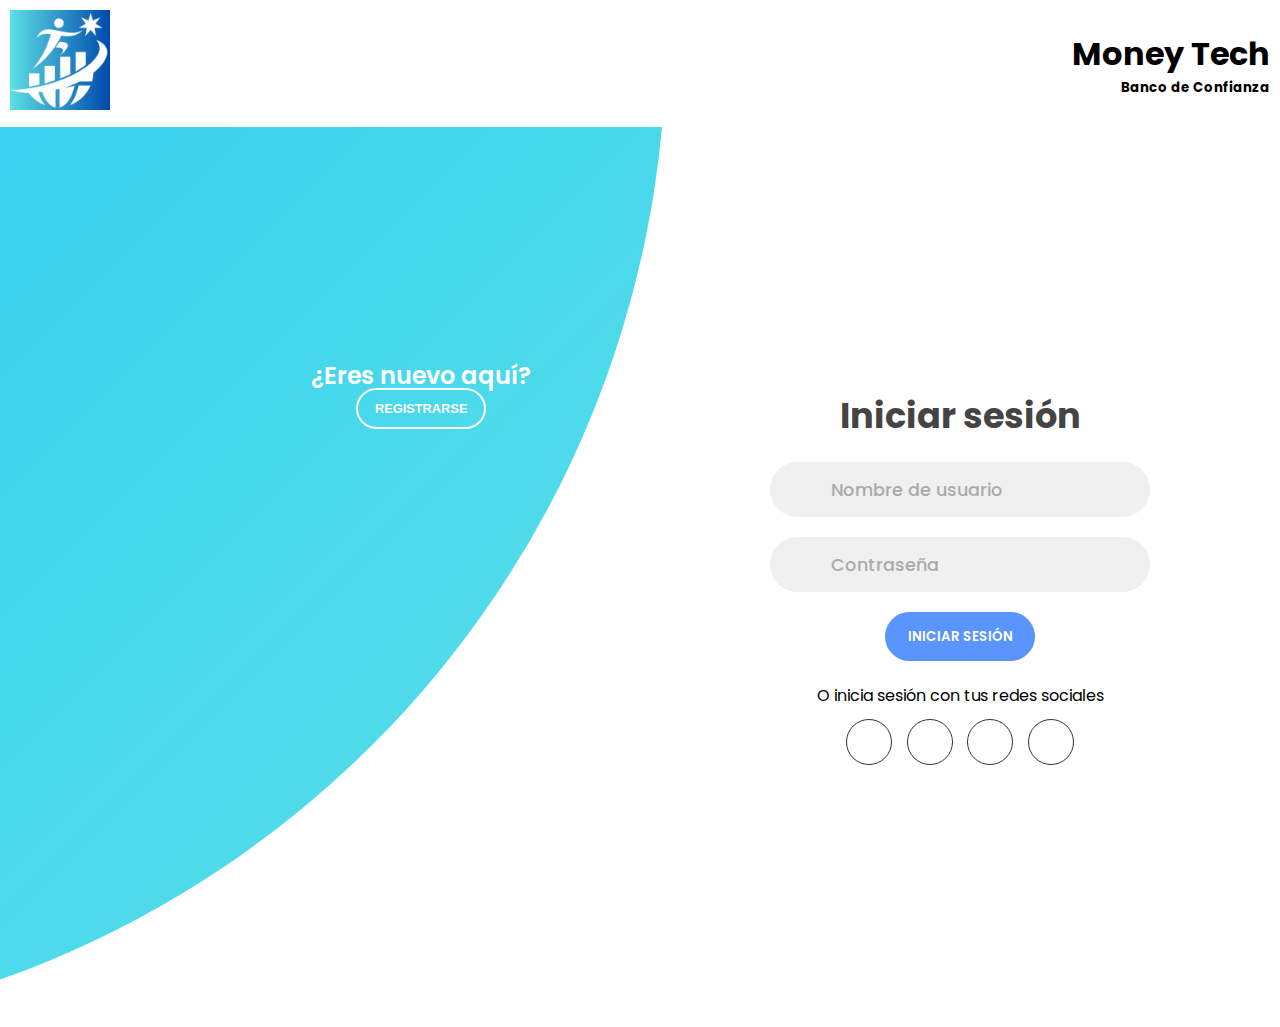
==== view/index.html @ d3ff1ed2 "Inicio de sesion" ====
<!DOCTYPE html>
<html lang="en">
<head>
    <meta charset="UTF-8">
    <meta name="viewport" content="width=device-width, initial-scale=1.0">
    <title>Cajero automático</title>
    <link rel="stylesheet" href="./css/styles.css">
    <script src="https://kit.fontawesome.com/64d58efce2.js" crossorigin="anonymous"></script>
</head>
<body>
    <div class="encabezado">
        <div class="logo">
          <img src="./img/logo3.png" alt="Logo">
        </div>
        <div class="nombre">
          <h1>Money Tech</h1>
          <h5>Banco de Confianza</h5>
        </div>
      </div>
    <div class="contenedor">
        <div class="contenedor-formularios">
          <div class="iniciar-registrar">
            <form action="" class="formulario-iniciar-sesion">
              <h2 class="titulo">Iniciar sesión</h2>
              <div class="campo">
                <i class="fas fa-user"></i>
                <input type="text" placeholder="Nombre de usuario" required/>
              </div>
              <div class="campo">
                <i class="fas fa-lock"></i>
                <input type="password" placeholder="Contraseña" required/>
              </div>
              <input type="submit" value="Iniciar Sesión" class="btn solid" />
      
              <p class="texto-social">O inicia sesión con tus redes sociales</p>
              <div class="redes-sociales">
                <a href="#" class="icono-social">
                  <i class="fab fa-facebook-f"></i>
                </a>
                <a href="#" class="icono-social">
                  <i class="fab fa-twitter"></i>
                </a>
                <a href="#" class="icono-social">
                  <i class="fab fa-google"></i>
                </a>
                <a href="#" class="icono-social">
                  <i class="fab fa-linkedin-in"></i>
                </a>
              </div>
            </form>
      
            <form action="" class="formulario-registrar">
              <h2 class="titulo">Registrarse</h2>
              <div class="campo">
                <i class="fas fa-user"></i>
                <input type="text" placeholder="Nombre de usuario"  required/>
              </div>
              <div class="campo">
                <i class="fas fa-user"></i>
                <input type="text" placeholder="Número de cuenta" required/>
              </div>
              <div class="campo">
                <i class="fas fa-envelope"></i>
                <input type="email" placeholder="Correo electrónico" required/>
              </div>
              <div class="campo">
                <i class="fas fa-lock"></i>
                <input type="password" placeholder="Contraseña" required/>
              </div>
              <input type="submit" value="Registrarse" class="btn solid" />
      
              
              <div class="redes-sociales">
                <a href="#" class="icono-social">
                  <i class="fab fa-facebook-f"></i>
                </a>
                <a href="#" class="icono-social">
                  <i class="fab fa-twitter"></i>
                </a>
                <a href="#" class="icono-social">
                  <i class="fab fa-google"></i>
                </a>
                <a href="#" class="icono-social">
                  <i class="fab fa-linkedin-in"></i>
                </a>
              </div>
            </form>
          </div>
        </div>
        <div class="contenedor-paneles">
      
          <div class="panel izquierdo">
              <div class="contenido">
                  <h3>¿Eres nuevo aquí?</h3>
                  <button class="btn transparente" id="btn-registrarse">Registrarse</button>
              </div>
              <img src="./img/logo.pn" class="imagen" alt="">
          </div>
      
          <div class="panel derecho">
              <div class="contenido">
                  <h3>¿Ya tienes una cuenta?</h3>
                  <button class="btn transparente" id="btn-iniciar-sesion">Iniciar Sesión</button>
              </div>
              <img src="./img/logo.pn" class="imagen" alt="">
          </div>
        </div>
      </div>
      


    <!-- <div class="contenedor">
        <h1>MoneyTech</h1>
        <div class="formulario-login">
            <h2>Iniciar sesión</h2>
            <form id="formularioInicioSesion">
                <input type="text" id="numeroCuenta" placeholder="Número de cuenta" required>
                <input type="password" id="contrasena" placeholder="Contraseña" required>
                <button type="submit">Ingresar</button>
            </form>
        </div>

        <div class="formulario-registro"- id="formularioRegistro">
            <h2>Registrar Cuenta</h2>
            <form>
                <input type="text" id="numeroCuentaNueva" placeholder="Número de cuenta" required>
                <input type="password" id="contrasenaNueva" placeholder="Contraseña" required>
                <input type="text" id="nombreUsuario" placeholder="Nombre del usuario" required>
                <input type="text" id="correoUsuario" placeholder="Correo electrónico" required>
                <button type="submit">Registrar</button>
            </form>
        </div> -->

        <!-- <div class="acciones">
            <h2>Transacciones</h2>
            <button id="botonRetirar">Retirar</button>
            <button id="botonConsignar">Consignar</button>
            <button id="botonTransferir">Transferir</button>
            <button id="botonConsultar">Consultar</button>
        </div>

        <div class="retirarDinero">
            <h2>Retirar Dinero</h2>
            <form id="formularioRetirar">
              <input type="text" id="montoRetirar" placeholder="Cantidad a retirar" required>
              <button type="submit">Retirar</button>
            </form>
        </div>

        <div class="consignarDinero">
            <h2>Consignar Dinero</h2>
            <form id="formularioConsignar">
              <input type="text" id="montoConsignar" placeholder="Cantidad a consignar" required>
              <input type="text" id="cuentaDestino" placeholder="Número de cuenta" required>
              <button type="submit">Consignar</button>
            </form>
        </div>

        <div class="transferirDinero">
            <h2>Transferir Dinero</h2>
            <form id="formularioTransferir">
                <input type="text" id="montoTransferir" placeholder="Cantidad a transferir" required>
                <input type="text" id="cuentaDestino" placeholder="Número de cuenta" required>
                <button type="submit">Transferir</button>
            </form>
        </div>

        <div class="consultarDinero">
            <h2>Saldo Disponible</h2>
            <p id="saldoDisponible">$0.00</p>
        </div> -->



    </div>

    <script src="/controllers/script.js"></script>
</body>
</html>
---- view/css/styles.css ----
/* body {
    font-family: Arial, sans-serif;
    background-color: #f0f0f0;
    margin: 0;
    padding: 0;
    display: flex;
    justify-content: center;
    align-items: center;
    height: 100vh;
}

.contenedor {
    background-color: #f7eded;
    border-radius: 10px;
    box-shadow: 0 4px 8px rgba(0, 0, 0, 0.1);
    padding: 20px;
    text-align: center;
}

h1 {
    color: #4a4a4a;
    font-size: 28px;
    margin-bottom: 20px;
}

h2 {
    color: #4a4a4a;
    font-size: 20px;
    margin-bottom: 15px;
}

input {
    padding: 8px;
    margin-bottom: 10px;
    border: 1px solid #ccc;
    border-radius: 5px;
    width: 100%;
}

button {
    background-color: #80ced6;
    color: white;
    border: none;
    border-radius: 5px;
    padding: 10px 20px;
    cursor: pointer;
    width: 100%;
}

button:hover {
    background-color: #5faaae;
}

/* .formulario-registro {
    display: none;
} */

/* .enlace-registro {
    color: #80ced6;
    text-decoration: underline;
    cursor: pointer;
    margin-top: 10px;
}

.enlace-registro:hover {
    color: #5faaae;
} */ 

@import url("https://fonts.googleapis.com/css2?family=Poppins:wght@200;300;400;500;600;700;800&display=swap");

* {
  margin: 0;
  padding: 0;
  box-sizing: border-box;
}

body,
input {
  font-family: "Poppins", sans-serif;
}

.encabezado {
    display: flex;
    align-items: center;
    justify-content: space-between;
    /* background-color:  linear-gradient(to bottom, #5de0e6 , #004aad); */
    /* background: linear-gradient(to bottom,  rgb(130, 234, 241), rgb(58, 122, 231)); */
    /* background-color: #5de0e6; */
    /* background-image: linear-gradient(-45deg, #5de0e6 0%, #04befe 100%); */
    color: #020000;
    padding: 10px;
  }
  
  .encabezado .logo img {
    height: 100px; 
  }
  
  .encabezado .nombre {
    text-align: right;
  }
  

.contenedor {
  position: relative;
  width: 100%;
  background-color: #fff;
  min-height: 100vh;
  overflow: hidden;
}

.contenedor-formularios {
  position: absolute;
  width: 100%;
  height: 100%;
  top: 0;
  left: 0;
}

.iniciar-registrar {
  position: absolute;
  top: 50%;
  transform: translate(-50%, -50%);
  left: 75%;
  width: 50%;
  transition: 1s 0.7s ease-in-out;
  display: grid;
  grid-template-columns: 1fr;
  z-index: 5;
}

form {
  display: flex;
  align-items: center;
  justify-content: center;
  flex-direction: column;
  padding: 0rem 5rem;
  transition: all 0.2s 0.7s;
  overflow: hidden;
  grid-column: 1 / 2;
  grid-row: 1 / 2;
}

form.formulario-registrar {
  opacity: 0;
  z-index: 1;
}

form.formulario-iniciar-sesion {
  z-index: 2;
}

.titulo {
  font-size: 2.2rem;
  color: #444;
  margin-bottom: 10px;
}

.campo {
  max-width: 380px;
  width: 100%;
  background-color: #f0f0f0;
  margin: 10px 0;
  height: 55px;
  border-radius: 55px;
  display: grid;
  grid-template-columns: 15% 85%;
  padding: 0 0.4rem;
  position: relative;
}

.campo i {
  text-align: center;
  line-height: 55px;
  color: #acacac;
  transition: 0.5s;
  font-size: 1.1rem;
}

.campo input {
  background: none;
  outline: none;
  border: none;
  line-height: 1;
  font-weight: 600;
  font-size: 1.1rem;
  color: #333;
}

.campo input::placeholder {
  color: #aaa;
  font-weight: 500;
}

.texto-social {
  padding: 0.7rem 0;
  font-size: 1rem;
}

.redes-sociales {
  display: flex;
  justify-content: center;
}

.icono-social {
  height: 46px;
  width: 46px;
  display: flex;
  justify-content: center;
  align-items: center;
  margin: 0 0.45rem;
  color: #333;
  border-radius: 50%;
  border: 1px solid #333;
  text-decoration: none;
  font-size: 1.1rem;
  transition: 0.3s;
}

.icono-social:hover {
  color: #4481eb;
  border-color: #4481eb;
}

.btn {
  width: 150px;
  background-color: #5995fd;
  border: none;
  outline: none;
  height: 49px;
  border-radius: 49px;
  color: #fff;
  text-transform: uppercase;
  font-weight: 600;
  margin: 10px 0;
  cursor: pointer;
  transition: 0.5s;
}

.btn:hover {
  background-color: #4d84e2;
}

.contenedor-paneles {
  position: absolute;
  height: 100%;
  width: 100%;
  top: 0;
  left: 0;
  display: grid;
  grid-template-columns: repeat(2, 1fr);
}

.contenedor:before {
  content: "";
  position: absolute;
  height: 2000px;
  width: 2000px;
  top: -10%;
  right: 48%;
  transform: translateY(-50%);
  background-image: linear-gradient(-45deg, #5de0e6 0%, #04befe 100%);
  transition: 1.8s ease-in-out;
  border-radius: 50%;
  z-index: 6;
}

.imagen {
  width: 100%;
  transition: transform 1.1s ease-in-out;
  transition-delay: 0.4s;
}

.panel {
  display: flex;
  flex-direction: column;
  align-items: flex-end;
  justify-content: space-around;
  text-align: center;
  z-index: 6;
}

.izquierdo {
  pointer-events: all;
  padding: 3rem 17% 2rem 12%;
}

.derecho {
  pointer-events: none;
  padding: 3rem 12% 2rem 17%;
}

.panel .contenido {
  color: #fff;
  transition: transform 0.9s ease-in-out;
  transition-delay: 0.6s;
}

.panel h3 {
  font-weight: 600;
  line-height: 1;
  font-size: 1.5rem;
}



.panel p {
  font-size: 0.95rem;
  padding: 0.7rem 0;
}

.btn.transparente {
  margin: 0;
  background: none;
  border: 2px solid #fff;
  width: 130px;
  height: 41px;
  font-weight: 600;
  font-size: 0.8rem;
}

.derecho .imagen,
.derecho .contenido {
  transform: translateX(800px);
}

/* ANIMACIÓN */

.contenedor.formulario-registrar-mode:before {
  transform: translate(100%, -50%);
  right: 52%;
}

.contenedor.formulario-registrar-mode .izquierdo .imagen,
.contenedor.formulario-registrar-mode .izquierdo .contenido {
  transform: translateX(-800px);
}

.contenedor.formulario-registrar-mode .iniciar-registrar {
  left: 25%;
}

.contenedor.formulario-registrar-mode form.formulario-registrar {
  opacity: 1;
  z-index: 2;
}

.contenedor.formulario-registrar-mode form.formulario-iniciar-sesion {
  opacity: 0;
  z-index: 1;
}

.contenedor.formulario-registrar-mode .derecho .imagen,
.contenedor.formulario-registrar-mode .derecho .contenido {
  transform: translateX(0%);
}

.contenedor.formulario-registrar-mode .izquierdo {
  pointer-events: none;
}

.contenedor.formulario-registrar-mode .derecho {
  pointer-events: all;
}

@media (max-width: 870px) {
  .contenedor {
    min-height: 800px;
    height: 100vh;
  }
  .iniciar-registrar {
    width: 100%;
    top: 95%;
    transform: translate(-50%, -100%);
    transition: 1s 0.8s ease-in-out;
  }

  .iniciar-registrar,
  .contenedor.formulario-registrar-mode .iniciar-registrar {
    left: 50%;
  }

  .contenedor-paneles {
    grid-template-columns: 1fr;
    grid-template-rows: 1fr 2fr 1fr;
  }

  .panel {
    flex-direction: row;
    justify-content: space-around;
    align-items: center;
    padding: 2.5rem 8%;
    grid-column: 1 / 2;
  }

  .derecho {
    grid-row: 3 / 4;
  }

  .izquierdo {
    grid-row: 1 / 2;
  }

  .imagen {
    width: 200px;
    transition: transform 0.9s ease-in-out;
    transition-delay: 0.6s;
  }

  .panel .contenido {
    padding-right: 15%;
    transition: transform 0.9s ease-in-out;
    transition-delay: 0.8s;
  }

  .panel h3 {
    font-size: 1.2rem;
  }

  .panel p {
    font-size: 0.7rem;
    padding: 0.5rem 0;
  }

  .btn.transparente {
    width: 110px;
    height: 35px;
    font-size: 0.7rem;
  }

  .contenedor:before {
    width: 1500px;
    height: 1500px;
    transform: translateX(-50%);
    left: 30%;
    bottom: 68%;
    right: initial;
    top: initial;
    transition: 2s ease-in-out;
  }

  .contenedor.formulario-registrar-mode:before {
    transform: translate(-50%, 100%);
    bottom: 32%;
    right: initial;
  }

  .contenedor.formulario-registrar-mode .izquierdo .imagen,
  .contenedor.formulario-registrar-mode .izquierdo .contenido {
    transform: translateY(-300px);
  }

  .contenedor.formulario-registrar-mode .derecho .imagen,
  .contenedor.formulario-registrar-mode .derecho .contenido {
    transform: translateY(0px);
  }

  .derecho .imagen,
  .derecho .contenido {
    transform: translateY(300px);
  }

  .contenedor.formulario-registrar-mode .iniciar-registrar {
    top: 5%;
    transform: translate(-50%, 0);
  }
}

@media (max-width: 570px) {
  form {
    padding: 0 1.5rem;
  }

  .imagen {
    display: none;
  }
  .panel .contenido {
    padding: 0.5rem 1rem;
  }
  .contenedor {
    padding: 1.5rem;
  }

  .contenedor:before {
    bottom: 72%;
    left: 50%;
  }

  .contenedor.formulario-registrar-mode:before {
    bottom: 28%;
    left: 50%;
  }
}
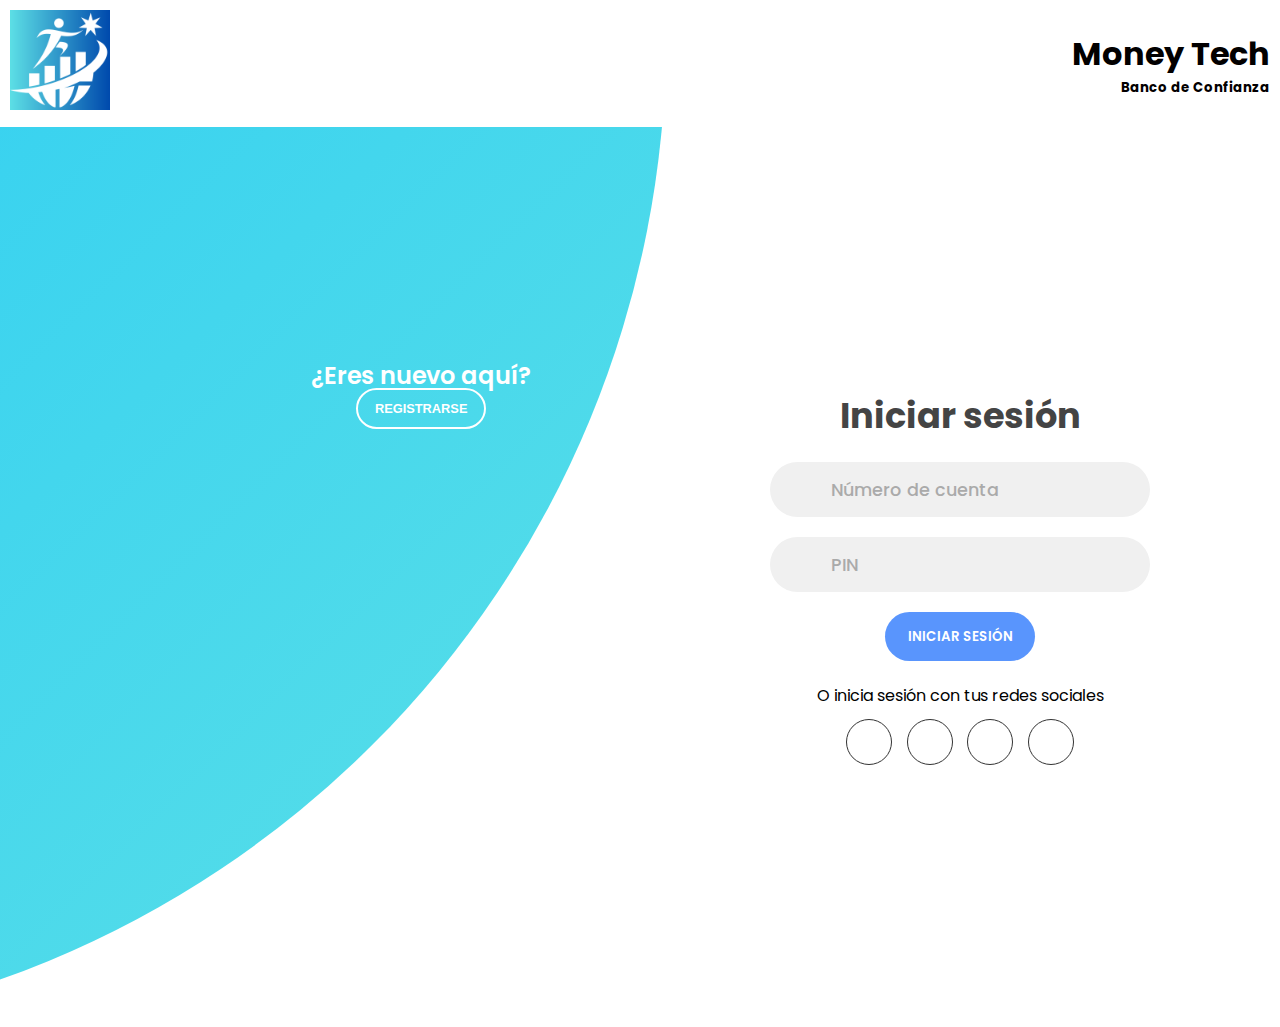
==== commit 6b08c8e7: "Se hace validacion de inicio de sesion" ====
--- a/view/index.html
+++ b/view/index.html
@@ -20,15 +20,15 @@
     <div class="contenedor">
         <div class="contenedor-formularios">
           <div class="iniciar-registrar">
-            <form action="" class="formulario-iniciar-sesion">
+            <form id="login-form" class="formulario-iniciar-sesion">
               <h2 class="titulo">Iniciar sesión</h2>
               <div class="campo">
                 <i class="fas fa-user"></i>
-                <input type="text" placeholder="Nombre de usuario" required/>
+                <input type="text" id="account-number" placeholder="Número de cuenta" required/>
               </div>
               <div class="campo">
                 <i class="fas fa-lock"></i>
-                <input type="password" placeholder="Contraseña" required/>
+                <input type="password" id="pin" placeholder="PIN" required/>
               </div>
               <input type="submit" value="Iniciar Sesión" class="btn solid" />
       
@@ -53,19 +53,23 @@
               <h2 class="titulo">Registrarse</h2>
               <div class="campo">
                 <i class="fas fa-user"></i>
-                <input type="text" placeholder="Nombre de usuario"  required/>
+                <input type="text" id="nombre-usuario" placeholder="Nombre de usuario"  required/>
+                <div id="error-nombre-usuario" class="error-msg"></div>
               </div>
               <div class="campo">
                 <i class="fas fa-user"></i>
-                <input type="text" placeholder="Número de cuenta" required/>
+                <input type="text" id="numero-cuenta" placeholder="Número de cuenta" required/>
+                <div id="error-numero-cuenta" class="error-msg"></div>
               </div>
               <div class="campo">
                 <i class="fas fa-envelope"></i>
-                <input type="email" placeholder="Correo electrónico" required/>
+                <input type="email" id="correo-electronico" placeholder="Correo electrónico" required/>
+                <div id="error-correo-electronico" class="error-msg"></div>
               </div>
               <div class="campo">
                 <i class="fas fa-lock"></i>
-                <input type="password" placeholder="Contraseña" required/>
+                <input type="password" id="contrasenia" placeholder="Contraseña" required/>
+                <div id="error-contrasenia" class="error-msg"></div>
               </div>
               <input type="submit" value="Registrarse" class="btn solid" />
       
@@ -175,5 +179,8 @@
     </div>
 
     <script src="/controllers/script.js"></script>
+    <script src="/controllers/permitirNuevosRegistros.js"></script>
+    <script src="/controllers/validarInicioSesion.js"></script>
+    <script src="https://cdn.jsdelivr.net/npm/sweetalert2@11"></script>
 </body>
 </html>--- a/view/css/styles.css
+++ b/view/css/styles.css
@@ -489,8 +489,13 @@
     bottom: 28%;
     left: 50%;
   }
-}
-
-
-
-  +} 
+
+/* mensaje de error formulario de registro*/
+
+.error-msg {
+  color: red;
+  font-size: 12.5px;
+  white-space: nowrap;
+  margin-top: 2.5px;
+}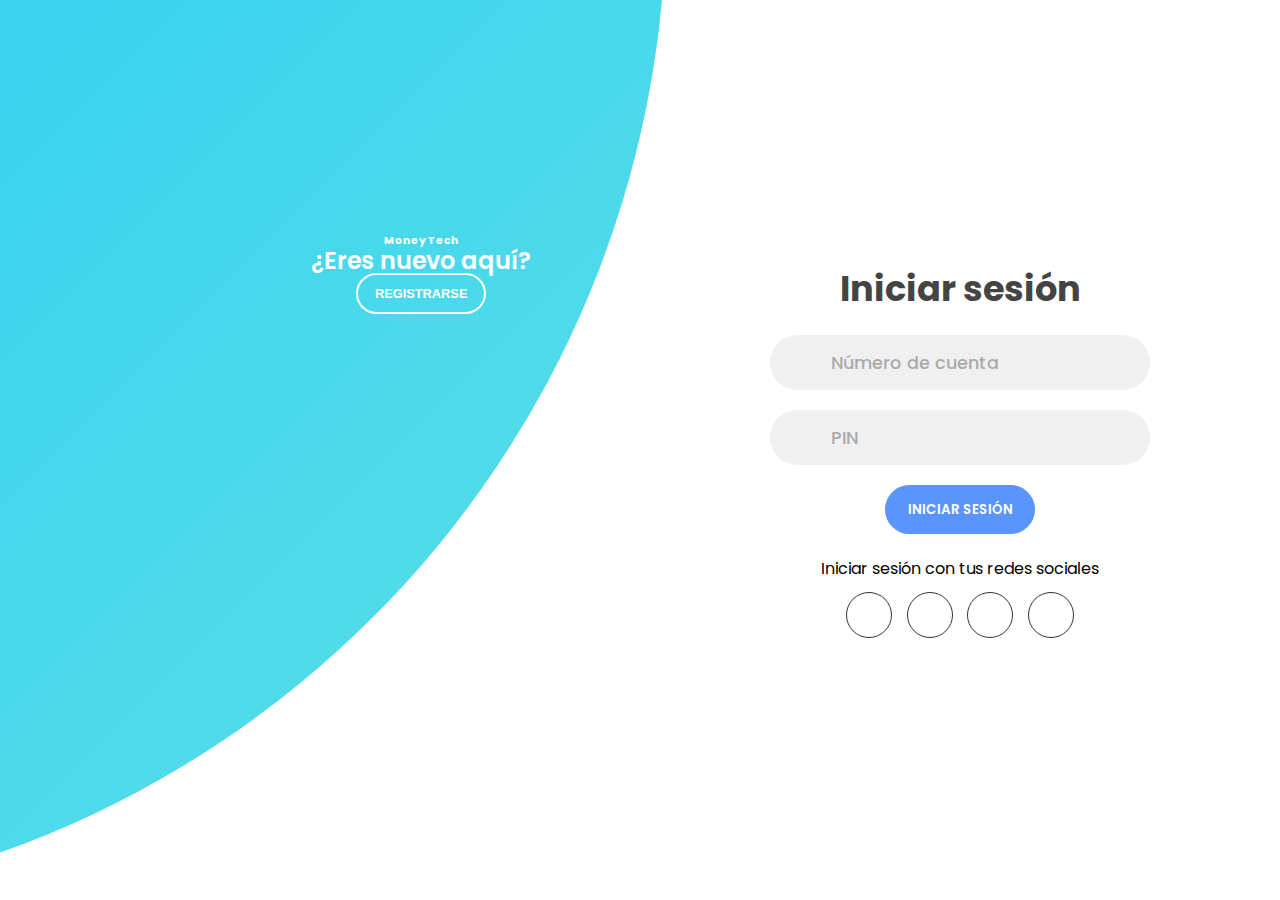
==== commit 32556cec: "Se organiza descripcion redes sociales" ====
--- a/view/index.html
+++ b/view/index.html
@@ -8,15 +8,15 @@
     <script src="https://kit.fontawesome.com/64d58efce2.js" crossorigin="anonymous"></script>
 </head>
 <body>
-    <div class="encabezado">
+    <!-- <div class="encabezado">
         <div class="logo">
           <img src="./img/logo3.png" alt="Logo">
         </div>
         <div class="nombre">
           <h1>Money Tech</h1>
-          <h5>Banco de Confianza</h5>
+          <h5>Banco de Confianzaa</h5>
         </div>
-      </div>
+      </div> -->
     <div class="contenedor">
         <div class="contenedor-formularios">
           <div class="iniciar-registrar">
@@ -32,7 +32,7 @@
               </div>
               <input type="submit" value="Iniciar Sesión" class="btn solid" />
       
-              <p class="texto-social">O inicia sesión con tus redes sociales</p>
+              <p class="texto-social">Iniciar sesión con tus redes sociales</p>
               <div class="redes-sociales">
                 <a href="#" class="icono-social">
                   <i class="fab fa-facebook-f"></i>
@@ -95,87 +95,31 @@
       
           <div class="panel izquierdo">
               <div class="contenido">
+                <h6>Money Tech</h6>
                   <h3>¿Eres nuevo aquí?</h3>
                   <button class="btn transparente" id="btn-registrarse">Registrarse</button>
               </div>
-              <img src="./img/logo.pn" class="imagen" alt="">
+              <img src="./img/logos.png" class="imagen" alt="">
           </div>
       
           <div class="panel derecho">
               <div class="contenido">
+                <h6>Money Tech</h6>
                   <h3>¿Ya tienes una cuenta?</h3>
                   <button class="btn transparente" id="btn-iniciar-sesion">Iniciar Sesión</button>
               </div>
-              <img src="./img/logo.pn" class="imagen" alt="">
+              <img src="./img/logos.png" class="imagen" alt="">
           </div>
         </div>
+h
+        
+        
+        
       </div>
       
 
 
-    <!-- <div class="contenedor">
-        <h1>MoneyTech</h1>
-        <div class="formulario-login">
-            <h2>Iniciar sesión</h2>
-            <form id="formularioInicioSesion">
-                <input type="text" id="numeroCuenta" placeholder="Número de cuenta" required>
-                <input type="password" id="contrasena" placeholder="Contraseña" required>
-                <button type="submit">Ingresar</button>
-            </form>
-        </div>
-
-        <div class="formulario-registro"- id="formularioRegistro">
-            <h2>Registrar Cuenta</h2>
-            <form>
-                <input type="text" id="numeroCuentaNueva" placeholder="Número de cuenta" required>
-                <input type="password" id="contrasenaNueva" placeholder="Contraseña" required>
-                <input type="text" id="nombreUsuario" placeholder="Nombre del usuario" required>
-                <input type="text" id="correoUsuario" placeholder="Correo electrónico" required>
-                <button type="submit">Registrar</button>
-            </form>
-        </div> -->
-
-        <!-- <div class="acciones">
-            <h2>Transacciones</h2>
-            <button id="botonRetirar">Retirar</button>
-            <button id="botonConsignar">Consignar</button>
-            <button id="botonTransferir">Transferir</button>
-            <button id="botonConsultar">Consultar</button>
-        </div>
-
-        <div class="retirarDinero">
-            <h2>Retirar Dinero</h2>
-            <form id="formularioRetirar">
-              <input type="text" id="montoRetirar" placeholder="Cantidad a retirar" required>
-              <button type="submit">Retirar</button>
-            </form>
-        </div>
-
-        <div class="consignarDinero">
-            <h2>Consignar Dinero</h2>
-            <form id="formularioConsignar">
-              <input type="text" id="montoConsignar" placeholder="Cantidad a consignar" required>
-              <input type="text" id="cuentaDestino" placeholder="Número de cuenta" required>
-              <button type="submit">Consignar</button>
-            </form>
-        </div>
-
-        <div class="transferirDinero">
-            <h2>Transferir Dinero</h2>
-            <form id="formularioTransferir">
-                <input type="text" id="montoTransferir" placeholder="Cantidad a transferir" required>
-                <input type="text" id="cuentaDestino" placeholder="Número de cuenta" required>
-                <button type="submit">Transferir</button>
-            </form>
-        </div>
-
-        <div class="consultarDinero">
-            <h2>Saldo Disponible</h2>
-            <p id="saldoDisponible">$0.00</p>
-        </div> -->
-
-
-
+    
     </div>
 
     <script src="/controllers/script.js"></script>
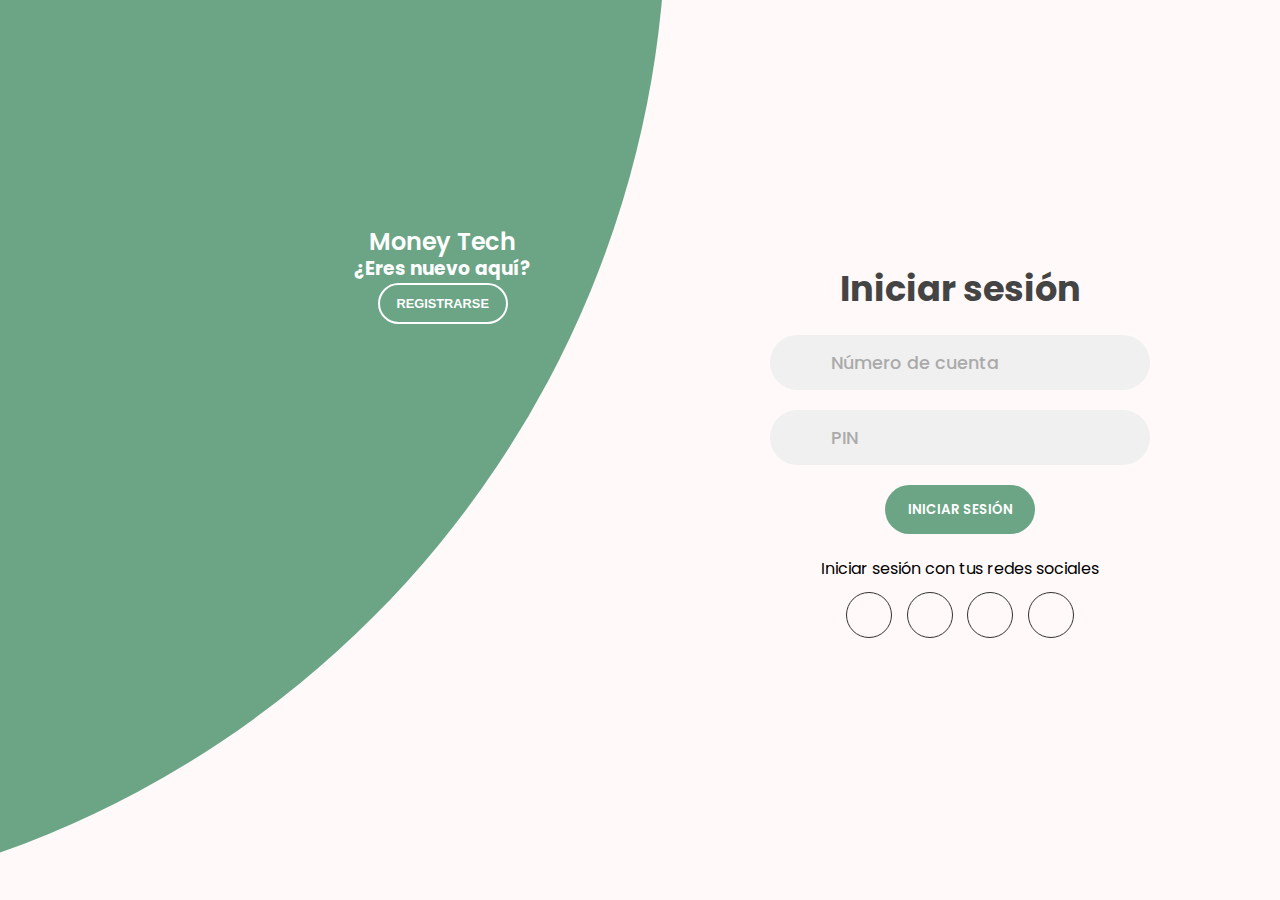
==== commit f27a84e4: "Merge branch 'main' of https://github.com/jimenasepulveda/TallerFinalWeb1 into RamaJSG" ====
--- a/view/index.html
+++ b/view/index.html
@@ -1,14 +1,16 @@
 <!DOCTYPE html>
 <html lang="en">
+
 <head>
-    <meta charset="UTF-8">
-    <meta name="viewport" content="width=device-width, initial-scale=1.0">
-    <title>Cajero automático</title>
-    <link rel="stylesheet" href="./css/styles.css">
-    <script src="https://kit.fontawesome.com/64d58efce2.js" crossorigin="anonymous"></script>
+  <meta charset="UTF-8">
+  <meta name="viewport" content="width=device-width, initial-scale=1.0">
+  <title>Cajero automático</title>
+  <link rel="stylesheet" href="./css/styles.css">
+  <script src="https://kit.fontawesome.com/64d58efce2.js" crossorigin="anonymous"></script>
 </head>
+
 <body>
-    <!-- <div class="encabezado">
+  <!-- <div class="encabezado">
         <div class="logo">
           <img src="./img/logo3.png" alt="Logo">
         </div>
@@ -111,20 +113,13 @@
               <img src="./img/logos.png" class="imagen" alt="">
           </div>
         </div>
-h
-        
-        
-        
       </div>
-      
-
-
-    
     </div>
 
-    <script src="/controllers/script.js"></script>
-    <script src="/controllers/permitirNuevosRegistros.js"></script>
-    <script src="/controllers/validarInicioSesion.js"></script>
-    <script src="https://cdn.jsdelivr.net/npm/sweetalert2@11"></script>
+  <script src="/controllers/script.js"></script>
+  <script src="/controllers/permitirNuevosRegistros.js"></script>
+  <script src="/controllers/validarInicioSesion.js"></script>
+  <script src="https://cdn.jsdelivr.net/npm/sweetalert2@11"></script>
 </body>
+
 </html>--- a/view/css/styles.css
+++ b/view/css/styles.css
@@ -1,71 +1,3 @@
-/* body {
-    font-family: Arial, sans-serif;
-    background-color: #f0f0f0;
-    margin: 0;
-    padding: 0;
-    display: flex;
-    justify-content: center;
-    align-items: center;
-    height: 100vh;
-}
-
-.contenedor {
-    background-color: #f7eded;
-    border-radius: 10px;
-    box-shadow: 0 4px 8px rgba(0, 0, 0, 0.1);
-    padding: 20px;
-    text-align: center;
-}
-
-h1 {
-    color: #4a4a4a;
-    font-size: 28px;
-    margin-bottom: 20px;
-}
-
-h2 {
-    color: #4a4a4a;
-    font-size: 20px;
-    margin-bottom: 15px;
-}
-
-input {
-    padding: 8px;
-    margin-bottom: 10px;
-    border: 1px solid #ccc;
-    border-radius: 5px;
-    width: 100%;
-}
-
-button {
-    background-color: #80ced6;
-    color: white;
-    border: none;
-    border-radius: 5px;
-    padding: 10px 20px;
-    cursor: pointer;
-    width: 100%;
-}
-
-button:hover {
-    background-color: #5faaae;
-}
-
-/* .formulario-registro {
-    display: none;
-} */
-
-/* .enlace-registro {
-    color: #80ced6;
-    text-decoration: underline;
-    cursor: pointer;
-    margin-top: 10px;
-}
-
-.enlace-registro:hover {
-    color: #5faaae;
-} */ 
-
 @import url("https://fonts.googleapis.com/css2?family=Poppins:wght@200;300;400;500;600;700;800&display=swap");
 
 * {
@@ -78,27 +10,6 @@
 input {
   font-family: "Poppins", sans-serif;
 }
-
-.encabezado {
-    display: flex;
-    align-items: center;
-    justify-content: space-between;
-    /* background-color:  linear-gradient(to bottom, #5de0e6 , #004aad); */
-    /* background: linear-gradient(to bottom,  rgb(130, 234, 241), rgb(58, 122, 231)); */
-    /* background-color: #5de0e6; */
-    /* background-image: linear-gradient(-45deg, #5de0e6 0%, #04befe 100%); */
-    color: #020000;
-    padding: 10px;
-  }
-  
-  .encabezado .logo img {
-    height: 100px; 
-  }
-  
-  .encabezado .nombre {
-    text-align: right;
-  }
-  
 
 .contenedor {
   position: relative;
@@ -183,7 +94,7 @@
   line-height: 1;
   font-weight: 600;
   font-size: 1.1rem;
-  color: #333;
+  color: #2d2d2d;
 }
 
 .campo input::placeholder {
@@ -217,13 +128,13 @@
 }
 
 .icono-social:hover {
-  color: #4481eb;
-  border-color: #4481eb;
+  color: #6ba586;
+  border-color: #6ba586;
 }
 
 .btn {
   width: 150px;
-  background-color: #5995fd;
+  background-color: #6ba586;
   border: none;
   outline: none;
   height: 49px;
@@ -237,7 +148,7 @@
 }
 
 .btn:hover {
-  background-color: #4d84e2;
+  background-color: #6ba586;
 }
 
 .contenedor-paneles {
@@ -247,6 +158,7 @@
   top: 0;
   left: 0;
   display: grid;
+  background-color: #fff9f9;
   grid-template-columns: repeat(2, 1fr);
 }
 
@@ -258,16 +170,16 @@
   top: -10%;
   right: 48%;
   transform: translateY(-50%);
-  background-image: linear-gradient(-45deg, #5de0e6 0%, #04befe 100%);
+  background-color: #6ba586;
   transition: 1.8s ease-in-out;
   border-radius: 50%;
   z-index: 6;
 }
 
 .imagen {
-  width: 100%;
-  transition: transform 1.1s ease-in-out;
-  transition-delay: 0.4s;
+  width: 50%;
+  transition: transform 0.9s ease-in-out;
+  transition-delay: 0.6s;
 }
 
 .panel {
@@ -287,6 +199,7 @@
 .derecho {
   pointer-events: none;
   padding: 3rem 12% 2rem 17%;
+
 }
 
 .panel .contenido {
@@ -295,10 +208,11 @@
   transition-delay: 0.6s;
 }
 
-.panel h3 {
+.panel h6 {
   font-weight: 600;
   line-height: 1;
   font-size: 1.5rem;
+  color: #fff;
 }
 
 
@@ -323,7 +237,7 @@
   transform: translateX(800px);
 }
 
-/* ANIMACIÓN */
+/* Esta es la animación */
 
 .contenedor.formulario-registrar-mode:before {
   transform: translate(100%, -50%);
@@ -367,6 +281,7 @@
     min-height: 800px;
     height: 100vh;
   }
+
   .iniciar-registrar {
     width: 100%;
     top: 95%;
@@ -409,11 +324,15 @@
   .panel .contenido {
     padding-right: 15%;
     transition: transform 0.9s ease-in-out;
-    transition-delay: 0.8s;
+    transition-delay: 0.6s;
+    margin-top: 15px;
   }
 
   .panel h3 {
     font-size: 1.2rem;
+    font-weight: 600;
+    line-height: 1;
+    margin-bottom: 10px;
   }
 
   .panel p {
@@ -473,9 +392,11 @@
   .imagen {
     display: none;
   }
+
   .panel .contenido {
     padding: 0.5rem 1rem;
   }
+
   .contenedor {
     padding: 1.5rem;
   }
@@ -489,8 +410,9 @@
     bottom: 28%;
     left: 50%;
   }
-} 
-
+}
+
+*/
 /* mensaje de error formulario de registro*/
 
 .error-msg {
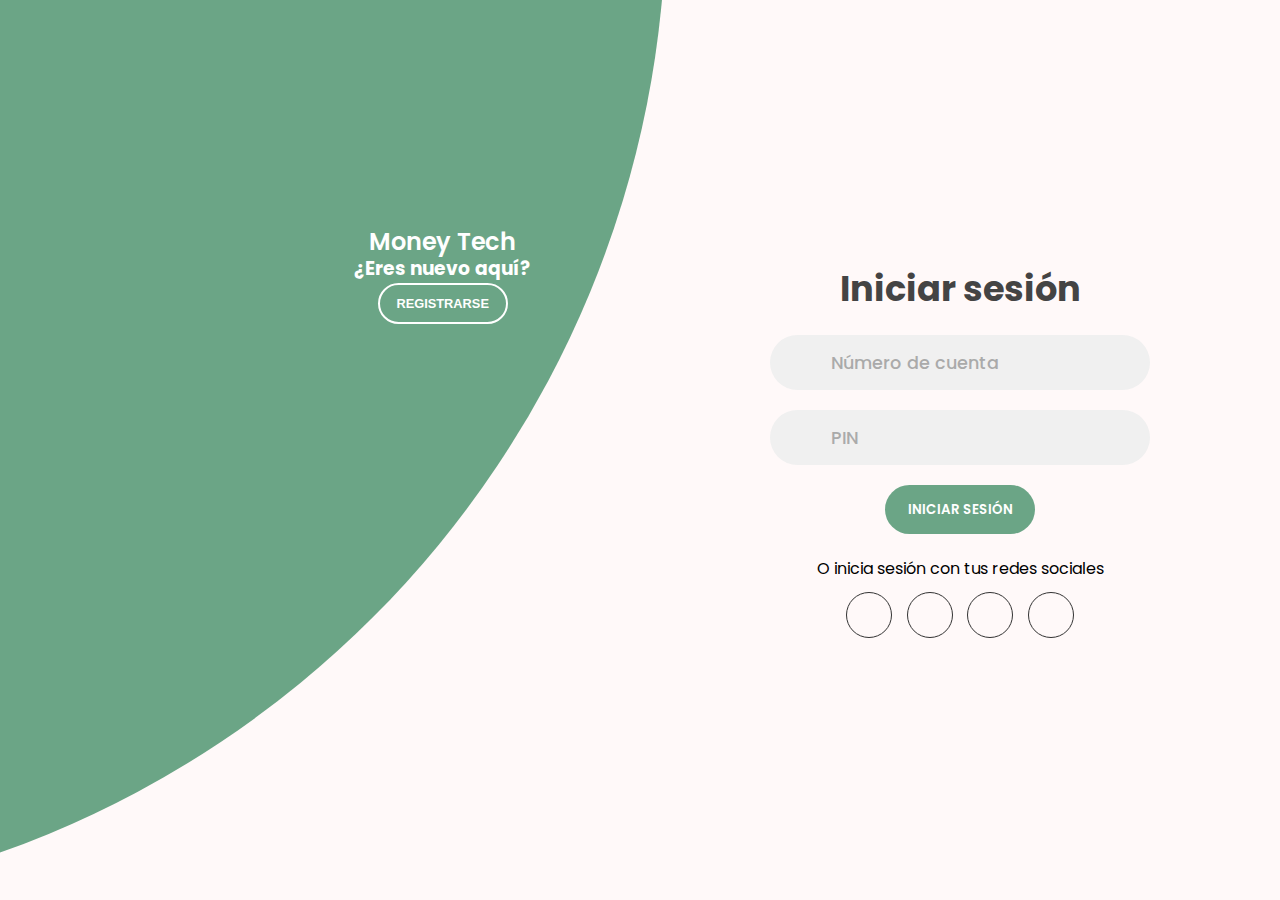
==== commit 5557378b: "Interfaz" ====
--- a/view/index.html
+++ b/view/index.html
@@ -1,16 +1,14 @@
 <!DOCTYPE html>
 <html lang="en">
-
 <head>
-  <meta charset="UTF-8">
-  <meta name="viewport" content="width=device-width, initial-scale=1.0">
-  <title>Cajero automático</title>
-  <link rel="stylesheet" href="./css/styles.css">
-  <script src="https://kit.fontawesome.com/64d58efce2.js" crossorigin="anonymous"></script>
+    <meta charset="UTF-8">
+    <meta name="viewport" content="width=device-width, initial-scale=1.0">
+    <title>Cajero automático</title>
+    <link rel="stylesheet" href="./css/styles.css">
+    <script src="https://kit.fontawesome.com/64d58efce2.js" crossorigin="anonymous"></script>
 </head>
-
 <body>
-  <!-- <div class="encabezado">
+    <!-- <div class="encabezado">
         <div class="logo">
           <img src="./img/logo3.png" alt="Logo">
         </div>
@@ -34,7 +32,7 @@
               </div>
               <input type="submit" value="Iniciar Sesión" class="btn solid" />
       
-              <p class="texto-social">Iniciar sesión con tus redes sociales</p>
+              <p class="texto-social">O inicia sesión con tus redes sociales</p>
               <div class="redes-sociales">
                 <a href="#" class="icono-social">
                   <i class="fab fa-facebook-f"></i>
@@ -113,13 +111,19 @@
               <img src="./img/logos.png" class="imagen" alt="">
           </div>
         </div>
+
+        
+             
       </div>
+      
+
+
+    
     </div>
 
-  <script src="/controllers/script.js"></script>
-  <script src="/controllers/permitirNuevosRegistros.js"></script>
-  <script src="/controllers/validarInicioSesion.js"></script>
-  <script src="https://cdn.jsdelivr.net/npm/sweetalert2@11"></script>
+    <script src="/controllers/script.js"></script>
+    <script src="/controllers/permitirNuevosRegistros.js"></script>
+    <script src="/controllers/validarInicioSesion.js"></script>
+    <script src="https://cdn.jsdelivr.net/npm/sweetalert2@11"></script>
 </body>
-
 </html>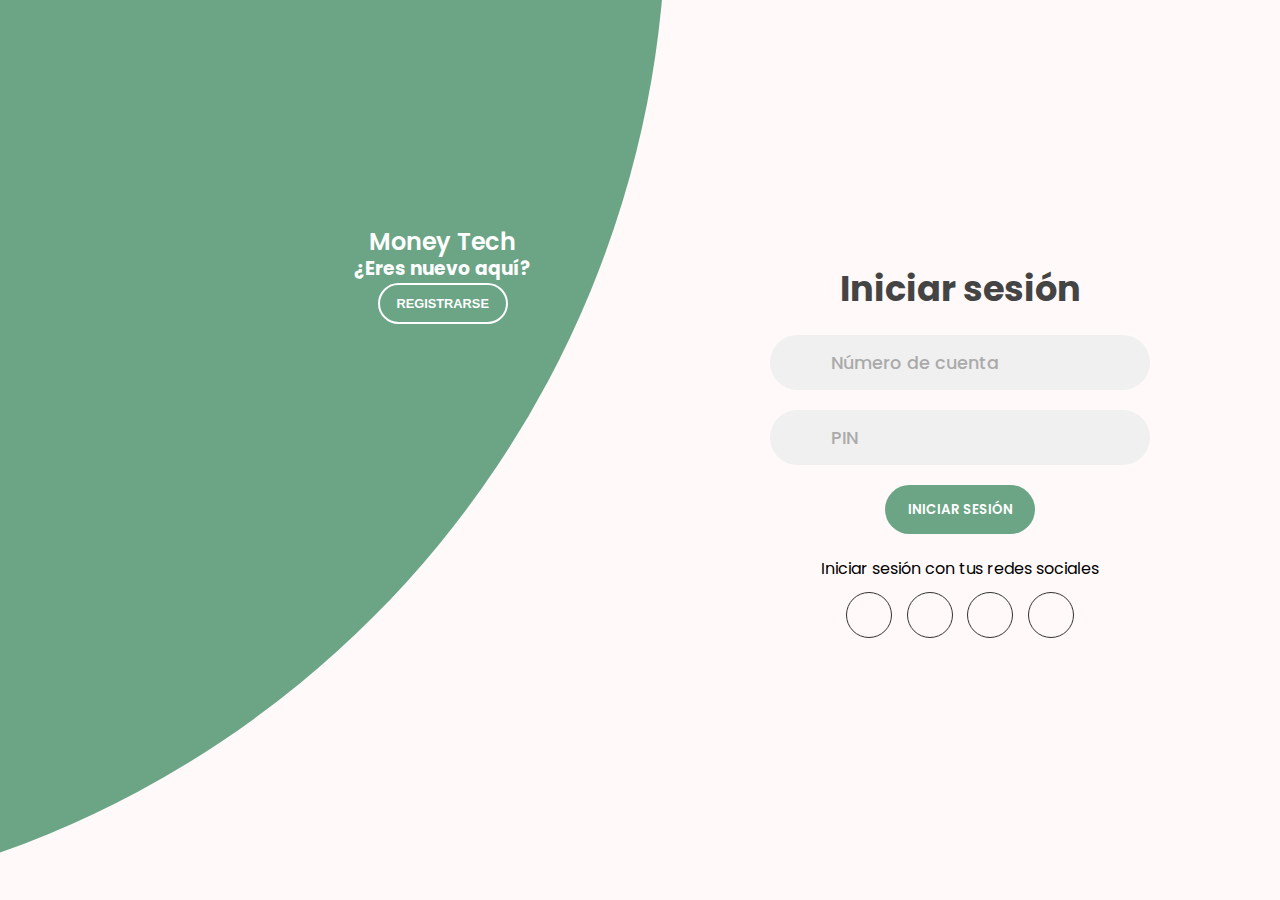
==== commit 76d5ba35: "Se agrega alerta" ====
--- a/view/index.html
+++ b/view/index.html
@@ -1,22 +1,15 @@
 <!DOCTYPE html>
 <html lang="en">
+
 <head>
-    <meta charset="UTF-8">
-    <meta name="viewport" content="width=device-width, initial-scale=1.0">
-    <title>Cajero automático</title>
-    <link rel="stylesheet" href="./css/styles.css">
-    <script src="https://kit.fontawesome.com/64d58efce2.js" crossorigin="anonymous"></script>
+  <meta charset="UTF-8">
+  <meta name="viewport" content="width=device-width, initial-scale=1.0">
+  <title>Cajero automático</title>
+  <link rel="stylesheet" href="./css/styles.css">
+  <script src="https://kit.fontawesome.com/64d58efce2.js" crossorigin="anonymous"></script>
 </head>
+
 <body>
-    <!-- <div class="encabezado">
-        <div class="logo">
-          <img src="./img/logo3.png" alt="Logo">
-        </div>
-        <div class="nombre">
-          <h1>Money Tech</h1>
-          <h5>Banco de Confianzaa</h5>
-        </div>
-      </div> -->
     <div class="contenedor">
         <div class="contenedor-formularios">
           <div class="iniciar-registrar">
@@ -32,7 +25,7 @@
               </div>
               <input type="submit" value="Iniciar Sesión" class="btn solid" />
       
-              <p class="texto-social">O inicia sesión con tus redes sociales</p>
+              <p class="texto-social">Iniciar sesión con tus redes sociales</p>
               <div class="redes-sociales">
                 <a href="#" class="icono-social">
                   <i class="fab fa-facebook-f"></i>
@@ -121,9 +114,10 @@
     
     </div>
 
-    <script src="/controllers/script.js"></script>
-    <script src="/controllers/permitirNuevosRegistros.js"></script>
-    <script src="/controllers/validarInicioSesion.js"></script>
-    <script src="https://cdn.jsdelivr.net/npm/sweetalert2@11"></script>
+  <script src="/controllers/script.js"></script>
+  <script src="/controllers/permitirNuevosRegistros.js"></script>
+  <script src="/controllers/validarInicioSesion.js"></script>
+  <script src="https://cdn.jsdelivr.net/npm/sweetalert2@11"></script>
 </body>
+
 </html>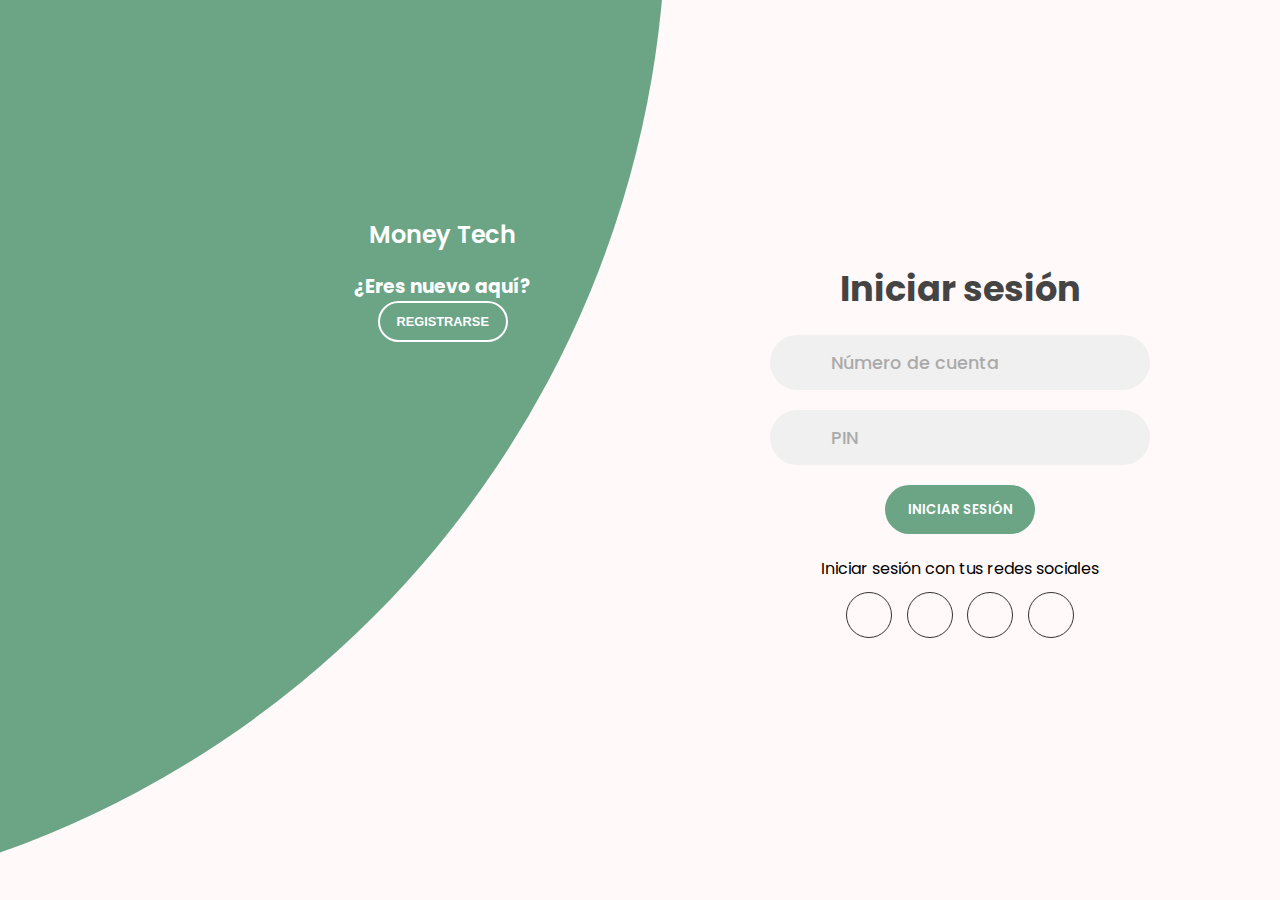
==== commit 68644593: "Merge pull request #7 from jimenasepulveda/RamaJSG" ====
--- a/view/index.html
+++ b/view/index.html
@@ -61,7 +61,7 @@
               </div>
               <div class="campo">
                 <i class="fas fa-lock"></i>
-                <input type="password" id="contrasenia" placeholder="Contraseña" required/>
+                <input type="password" id="contrasenia" placeholder="PIN" required/>
                 <div id="error-contrasenia" class="error-msg"></div>
               </div>
               <input type="submit" value="Registrarse" class="btn solid" />
@@ -88,7 +88,7 @@
       
           <div class="panel izquierdo">
               <div class="contenido">
-                <h6>Money Tech</h6>
+                <h6>Money Tech</h6> <br>
                   <h3>¿Eres nuevo aquí?</h3>
                   <button class="btn transparente" id="btn-registrarse">Registrarse</button>
               </div>
@@ -97,7 +97,7 @@
       
           <div class="panel derecho">
               <div class="contenido">
-                <h6>Money Tech</h6>
+                <h6>Money Tech</h6> <br>
                   <h3>¿Ya tienes una cuenta?</h3>
                   <button class="btn transparente" id="btn-iniciar-sesion">Iniciar Sesión</button>
               </div>
@@ -108,10 +108,6 @@
         
              
       </div>
-      
-
-
-    
     </div>
 
   <script src="/controllers/script.js"></script>
